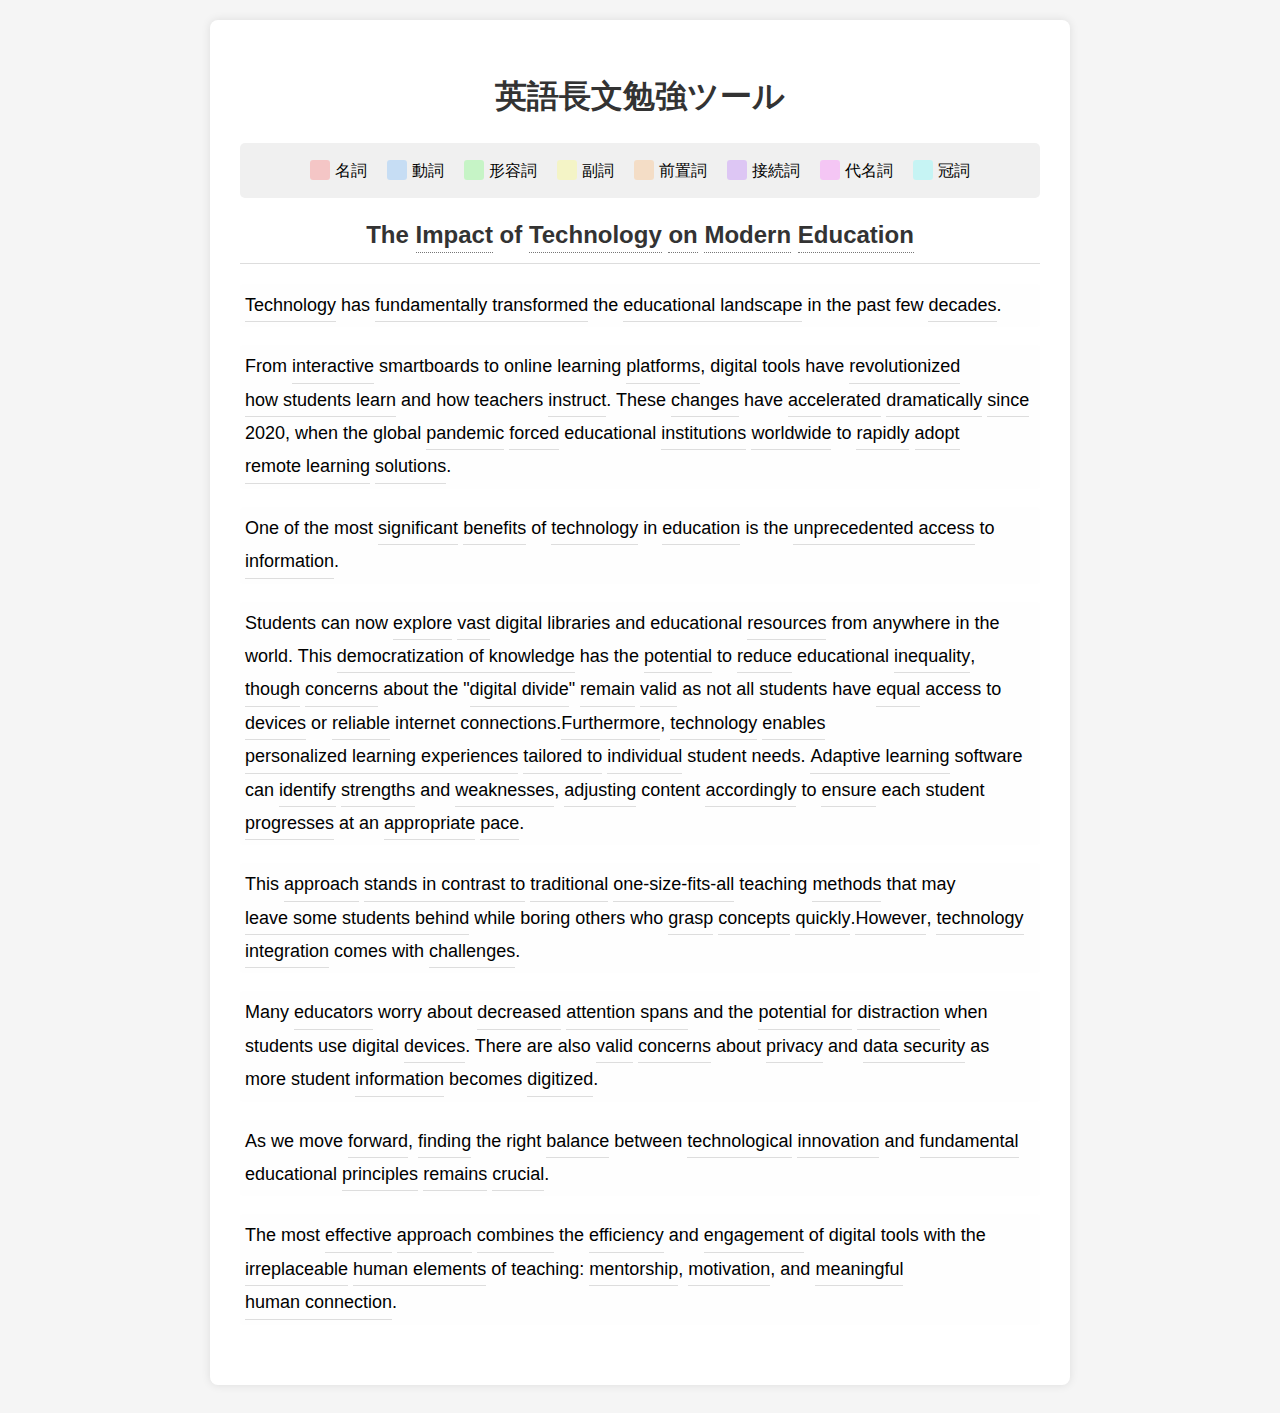
==== english_reading/index.html @ cb69efa2 "英語長文ツール追加" ====
<!DOCTYPE html>
<html lang="ja">
<head>
    <meta charset="UTF-8">
    <meta name="viewport" content="width=device-width, initial-scale=1.0">
    <title>英語長文勉強ツール</title>
    <link rel="stylesheet" href="css/styles.css">
</head>
<body>
    <div class="container">
        <h1>英語長文勉強ツール</h1>
        
        <div class="legend">
            <div class="legend-item">
                <div class="legend-color noun"></div>
                <span>名詞</span>
            </div>
            <div class="legend-item">
                <div class="legend-color verb"></div>
                <span>動詞</span>
            </div>
            <div class="legend-item">
                <div class="legend-color adjective"></div>
                <span>形容詞</span>
            </div>
            <div class="legend-item">
                <div class="legend-color adverb"></div>
                <span>副詞</span>
            </div>
            <div class="legend-item">
                <div class="legend-color preposition"></div>
                <span>前置詞</span>
            </div>
            <div class="legend-item">
                <div class="legend-color conjunction"></div>
                <span>接続詞</span>
            </div>
            <div class="legend-item">
                <div class="legend-color pronoun"></div>
                <span>代名詞</span>
            </div>
            <div class="legend-item">
                <div class="legend-color article"></div>
                <span>冠詞</span>
            </div>
        </div>
        
        <div class="passage" id="passage">
            <!-- 英文はJavaScriptで追加 -->
        </div>
    </div>

    <script src="js/data.js"></script>
    <script src="js/script.js"></script>
</body>
</html>
---- english_reading/css/styles.css ----
body {
    font-family: 'Arial', sans-serif;
    line-height: 1.6;
    margin: 0;
    padding: 20px;
    background-color: #f5f5f5;
}
.container {
    max-width: 800px;
    margin: 0 auto;
    background-color: white;
    padding: 30px;
    border-radius: 8px;
    box-shadow: 0 0 10px rgba(0,0,0,0.1);
}
h1 {
    text-align: center;
    color: #333;
    margin-bottom: 20px;
}
.legend {
    display: flex;
    justify-content: center;
    flex-wrap: wrap;
    margin-bottom: 20px;
    padding: 10px;
    background-color: #f0f0f0;
    border-radius: 5px;
}
.legend-item {
    margin: 5px 10px;
    display: flex;
    align-items: center;
}
.legend-color {
    width: 20px;
    height: 20px;
    margin-right: 5px;
    border-radius: 3px;
}
/* 凡例の色を常に表示 */
.legend-color.noun { background-color: rgba(255, 102, 102, 0.3); }
.legend-color.verb { background-color: rgba(102, 178, 255, 0.3); }
.legend-color.adjective { background-color: rgba(102, 255, 102, 0.3); }
.legend-color.adverb { background-color: rgba(255, 255, 102, 0.3); }
.legend-color.preposition { background-color: rgba(255, 178, 102, 0.3); }
.legend-color.conjunction { background-color: rgba(178, 102, 255, 0.3); }
.legend-color.pronoun { background-color: rgba(255, 102, 255, 0.3); }
.legend-color.article { background-color: rgba(102, 255, 255, 0.3); }
.passage {
    line-height: 1.8;
    font-size: 18px;
    margin-bottom: 30px;
}

/* タイトルのスタイル */
.passage-title {
    font-size: 24px;
    font-weight: bold;
    text-align: center;
    margin: 0 0 20px 0;
    padding-bottom: 10px;
    border-bottom: 1px solid #ddd;
    color: #333;
    line-height: 1.4; /* タイトル行間調整 */
}

/* タイトル内の単語にもホバーエフェクトを適用 */
.passage-title .word {
    display: inline-block;
    border-bottom: 1px dotted #777;
    cursor: pointer;
    position: relative;
    white-space: nowrap; /* 単語内での改行を防止 */
}

/* タイトル内の単語のツールチップ位置調整 */
.passage-title .word .tooltip {
    z-index: 20; /* 本文より前面に表示 */
    width: 320px; /* タイトルのツールチップは少し大きく */
}

/* 本文スタイル */
.passage-body {
    margin-top: 15px;
}

/* 段落スタイルを追加 */
.passage p {
    margin: 1em 0;
    text-align: justify;
}

/* 長い単語の折り返し設定 */
.passage {
    word-wrap: break-word;
    overflow-wrap: break-word;
    hyphens: auto;
}

/* インライン要素の改行防止 */
.word {
    position: relative;
    display: inline-block;
    cursor: pointer;
    border-bottom: 1px solid #ddd; /* 薄いドット下線を追加して、ツールチップがあることを視覚的に示す */
    white-space: nowrap; /* 単語内での改行を防止 */
}
.word:hover {
    background-color: inherit; /* ホバー時のみ背景色を継承 */
}
.tooltip {
    position: absolute;
    top: 100%;
    left: 0;
    transform: translateX(0);
    background-color: #333;
    color: white;
    padding: 10px;
    border-radius: 5px;
    width: 300px;
    z-index: 10; /* z-indexを上げる */
    visibility: hidden;
    opacity: 0;
    transition: opacity 0.3s;
    text-align: left;
    font-size: 14px;
    margin-top: 5px;
    box-shadow: 0 2px 8px rgba(0,0,0,0.3);
    pointer-events: none; /* マウスイベントを透過させる */
    word-wrap: break-word;
    overflow-wrap: break-word;
    white-space: normal;
}
/* マウスホバー時に追加する隙間 */
.word::after {
    content: '';
    position: absolute;
    top: 100%;
    left: 0;
    width: 150%; /* 右側にも余裕を持たせる */
    height: 20px; /* マウスが移動する余裕を持たせる */
    z-index: 0;
}
.word:hover .tooltip {
    visibility: visible;
    opacity: 1;
    pointer-events: auto; /* ホバー時にマウスイベントを有効化 */
}
.tooltip-title {
    font-weight: bold;
    margin-bottom: 5px;
    border-bottom: 1px solid #555;
    padding-bottom: 3px;
    word-wrap: break-word;
    overflow-wrap: break-word;
    white-space: normal;
}
.explanation {
    margin-bottom: 10px;
    word-wrap: break-word;
    overflow-wrap: break-word;
    white-space: normal;
}
.questions {
    border-top: 1px solid #ddd;
    padding-top: 8px;
}
.question {
    background-color: #4a6fa5;
    color: white;
    border: none;
    padding: 5px 8px;
    margin: 3px;
    border-radius: 3px;
    cursor: pointer;
    font-size: 12px;
}
.answer {
    display: none;
    margin-top: 8px;
    padding: 8px;
    background-color: #f0f0f0;
    border-radius: 3px;
    color: #333;
    font-size: 13px;
    border-left: 3px solid #4a6fa5;
    box-shadow: 0 1px 3px rgba(0,0,0,0.1);
}
/* 品詞ごとの色 - ホバー時のみ適用 */
.word.noun:hover { background-color: rgba(255, 102, 102, 0.3); }
.word.verb:hover { background-color: rgba(102, 178, 255, 0.3); }
.word.adjective:hover { background-color: rgba(102, 255, 102, 0.3); }
.word.adverb:hover { background-color: rgba(255, 255, 102, 0.3); }
.word.preposition:hover { background-color: rgba(255, 178, 102, 0.3); }
.word.conjunction:hover { background-color: rgba(178, 102, 255, 0.3); }
.word.pronoun:hover { background-color: rgba(255, 102, 255, 0.3); }
.word.article:hover { background-color: rgba(102, 255, 255, 0.3); }
.word.phrase:hover { background-color: rgba(200, 200, 200, 0.3); }

/* 初期状態ではスタイルを上書き */
.word.phrase { border-bottom: 1px solid #ddd; }

/* 各文のスタイル */
.sentence {
    margin-bottom: 1em;
    padding: 5px;
    border-radius: 4px;
    background-color: rgba(245, 245, 245, 0.1);
}
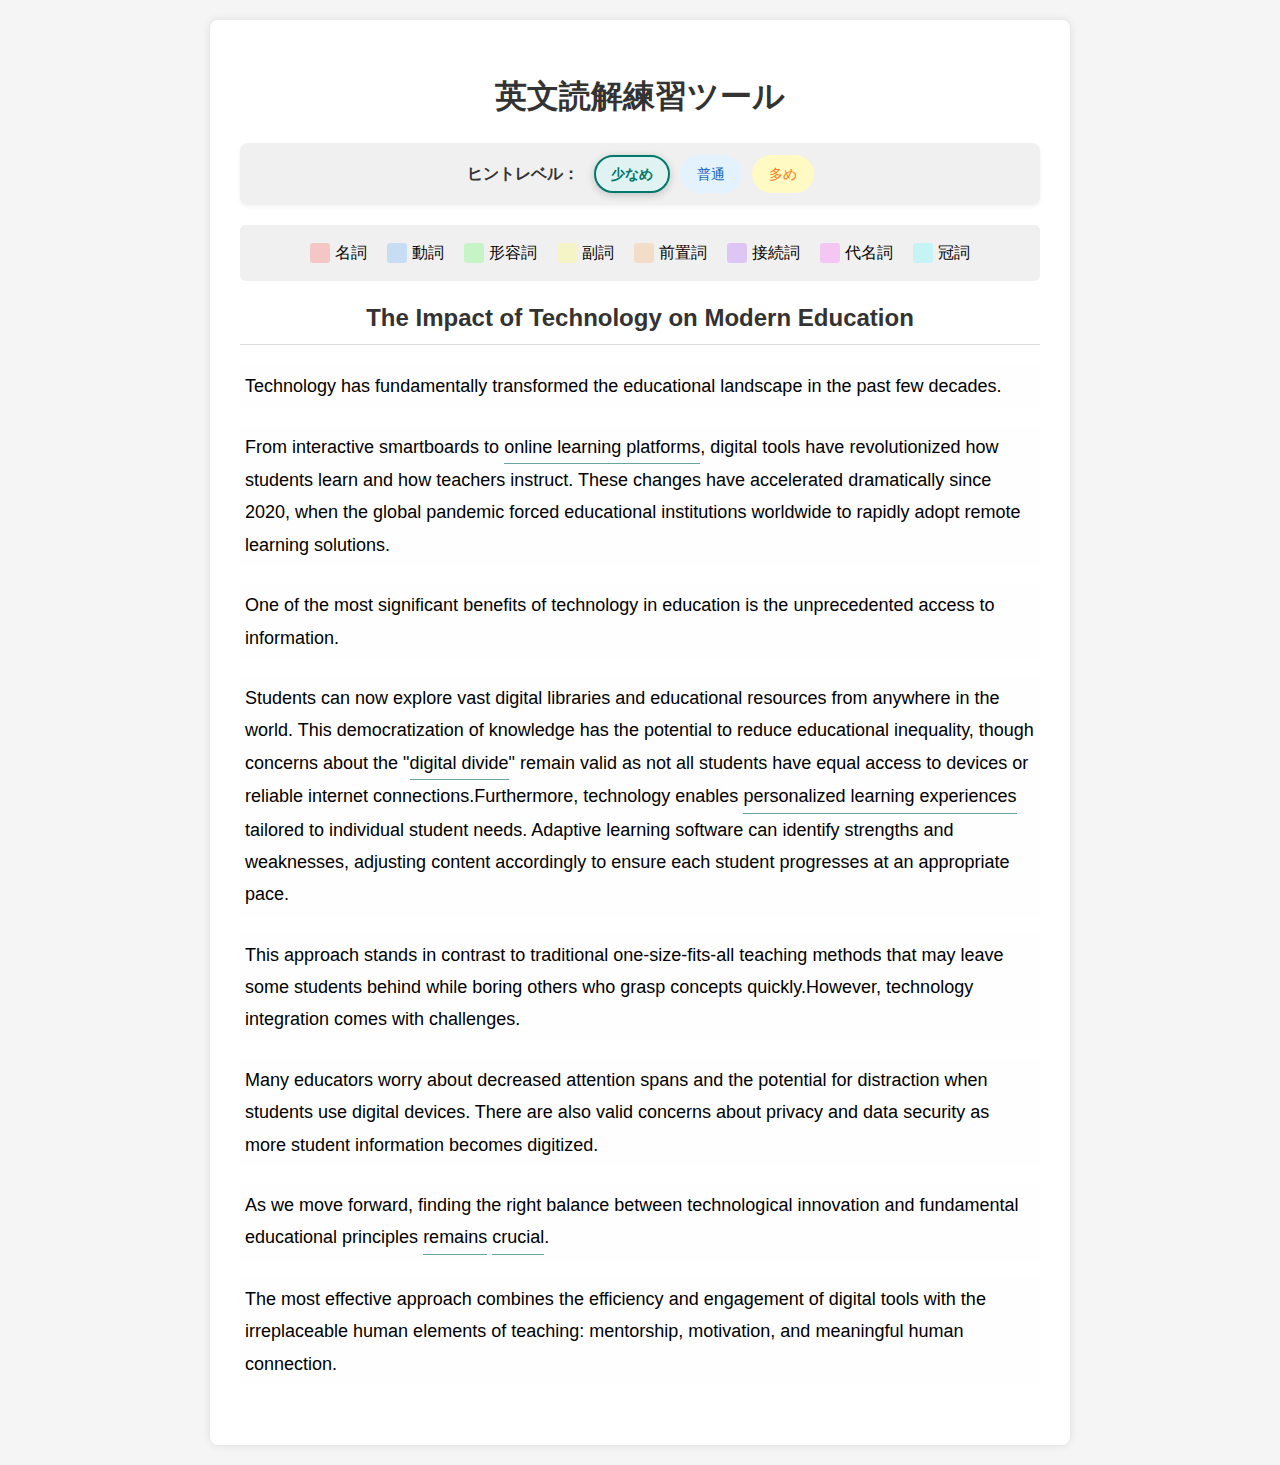
==== commit 35d970dd: "fix" ====
--- a/english_reading/index.html
+++ b/english_reading/index.html
@@ -3,12 +3,30 @@
 <head>
     <meta charset="UTF-8">
     <meta name="viewport" content="width=device-width, initial-scale=1.0">
-    <title>英語長文勉強ツール</title>
+    <title>英文読解練習ツール</title>
     <link rel="stylesheet" href="css/styles.css">
 </head>
 <body>
     <div class="container">
-        <h1>英語長文勉強ツール</h1>
+        <h1>英文読解練習ツール</h1>
+        
+        <div class="level-selector">
+            <span class="level-label">ヒントレベル：</span>
+            <div class="level-controls">
+                <label class="level-option" data-tooltip="上級者向け：必須単語のみヒント表示">
+                    <input type="radio" name="hint-level" value="1" onchange="changeDisplayLevel(this.value)" checked>
+                    <span class="level-button">少なめ</span>
+                </label>
+                <label class="level-option" data-tooltip="中級者向け：重要単語・フレーズを表示">
+                    <input type="radio" name="hint-level" value="2" onchange="changeDisplayLevel(this.value)">
+                    <span class="level-button">普通</span>
+                </label>
+                <label class="level-option" data-tooltip="初級者向け：すべての単語・フレーズを表示">
+                    <input type="radio" name="hint-level" value="3" onchange="changeDisplayLevel(this.value)">
+                    <span class="level-button">多め</span>
+                </label>
+            </div>
+        </div>
         
         <div class="legend">
             <div class="legend-item">
--- a/english_reading/css/styles.css
+++ b/english_reading/css/styles.css
@@ -68,7 +68,7 @@
 /* タイトル内の単語にもホバーエフェクトを適用 */
 .passage-title .word {
     display: inline-block;
-    border-bottom: 1px dotted #777;
+    border-bottom: 1px solid #777;
     cursor: pointer;
     position: relative;
     white-space: nowrap; /* 単語内での改行を防止 */
@@ -103,8 +103,21 @@
     position: relative;
     display: inline-block;
     cursor: pointer;
-    border-bottom: 1px solid #ddd; /* 薄いドット下線を追加して、ツールチップがあることを視覚的に示す */
+    /* border-bottom: 1px solid #ddd; */ /* デフォルトの下線を削除 */
     white-space: nowrap; /* 単語内での改行を防止 */
+    /* レベルに応じた下線を追加 */
+    border-bottom-width: 1px;
+    border-bottom-style: solid;
+}
+/* レベルごとの下線色（薄め） */
+.word[data-level="1"] {
+    border-bottom-color: rgba(0, 105, 92, 0.6); /* レベル1: ティール系の薄い色 */
+}
+.word[data-level="2"] {
+    border-bottom-color: rgba(13, 71, 161, 0.6);  /* レベル2: 青系の薄い色 */
+}
+.word[data-level="3"] {
+    border-bottom-color: rgba(230, 81, 0, 0.6);   /* レベル3: オレンジ系の薄い色 */
 }
 .word:hover {
     background-color: inherit; /* ホバー時のみ背景色を継承 */
@@ -199,7 +212,7 @@
 .word.phrase:hover { background-color: rgba(200, 200, 200, 0.3); }
 
 /* 初期状態ではスタイルを上書き */
-.word.phrase { border-bottom: 1px solid #ddd; }
+.word.phrase { /* border-bottom: 1px solid #ddd; */ } /* フレーズのデフォルト下線も削除 */
 
 /* 各文のスタイル */
 .sentence {
@@ -208,3 +221,114 @@
     border-radius: 4px;
     background-color: rgba(245, 245, 245, 0.1);
 }
+
+/* レベル選択UIのスタイル */
+.level-selector {
+    display: flex;
+    align-items: center;
+    justify-content: center;
+    background-color: #f0f0f0;
+    padding: 12px;
+    border-radius: 8px;
+    margin: 15px 0 20px;
+    box-shadow: 0 2px 4px rgba(0,0,0,0.05);
+}
+
+.level-label {
+    font-weight: bold;
+    margin-right: 15px;
+    color: #333;
+}
+
+.level-controls {
+    display: flex;
+    gap: 10px;
+}
+
+.level-option {
+    position: relative;
+    cursor: pointer;
+}
+
+.level-option input[type="radio"] {
+    position: absolute;
+    opacity: 0;
+    cursor: pointer;
+}
+
+.level-button {
+    display: inline-block;
+    padding: 6px 15px;
+    background-color: #e0e0e0;
+    border-radius: 20px;
+    text-align: center;
+    font-size: 14px;
+    transition: all 0.3s ease;
+    border: 2px solid transparent;
+    color: #666;
+}
+
+/* レベルに応じた色分け */
+.level-option:nth-child(1) .level-button {
+    background-color: #e0f2f1;
+    color: #00796b;
+}
+
+.level-option:nth-child(2) .level-button {
+    background-color: #e3f2fd;
+    color: #1565c0;
+}
+
+.level-option:nth-child(3) .level-button {
+    background-color: #fff9c4;
+    color: #f57f17;
+}
+
+/* 選択状態のスタイル */
+.level-option input[type="radio"]:checked + .level-button {
+    box-shadow: 0 2px 8px rgba(0,0,0,0.2);
+    border-color: currentColor;
+    font-weight: bold;
+}
+
+/* ホバー時のエフェクト */
+.level-button:hover {
+    transform: translateY(-2px);
+}
+
+/* レベル変更時のアニメーション */
+.level-transitioning .word {
+    transition: background-color 0.3s ease, border-bottom 0.3s ease;
+}
+
+.level-transitioning .passage {
+    transition: opacity 0.2s ease;
+    opacity: 0.8;
+}
+
+/* レベルボタンのツールチップ */
+.level-option {
+    position: relative;
+}
+
+.level-option::after {
+    content: attr(data-tooltip);
+    position: absolute;
+    bottom: -30px;
+    left: 50%;
+    transform: translateX(-50%);
+    background-color: rgba(0, 0, 0, 0.7);
+    color: white;
+    padding: 4px 8px;
+    border-radius: 4px;
+    font-size: 12px;
+    opacity: 0;
+    pointer-events: none;
+    transition: opacity 0.2s ease;
+    white-space: nowrap;
+    z-index: 100;
+}
+
+.level-option:hover::after {
+    opacity: 1;
+}
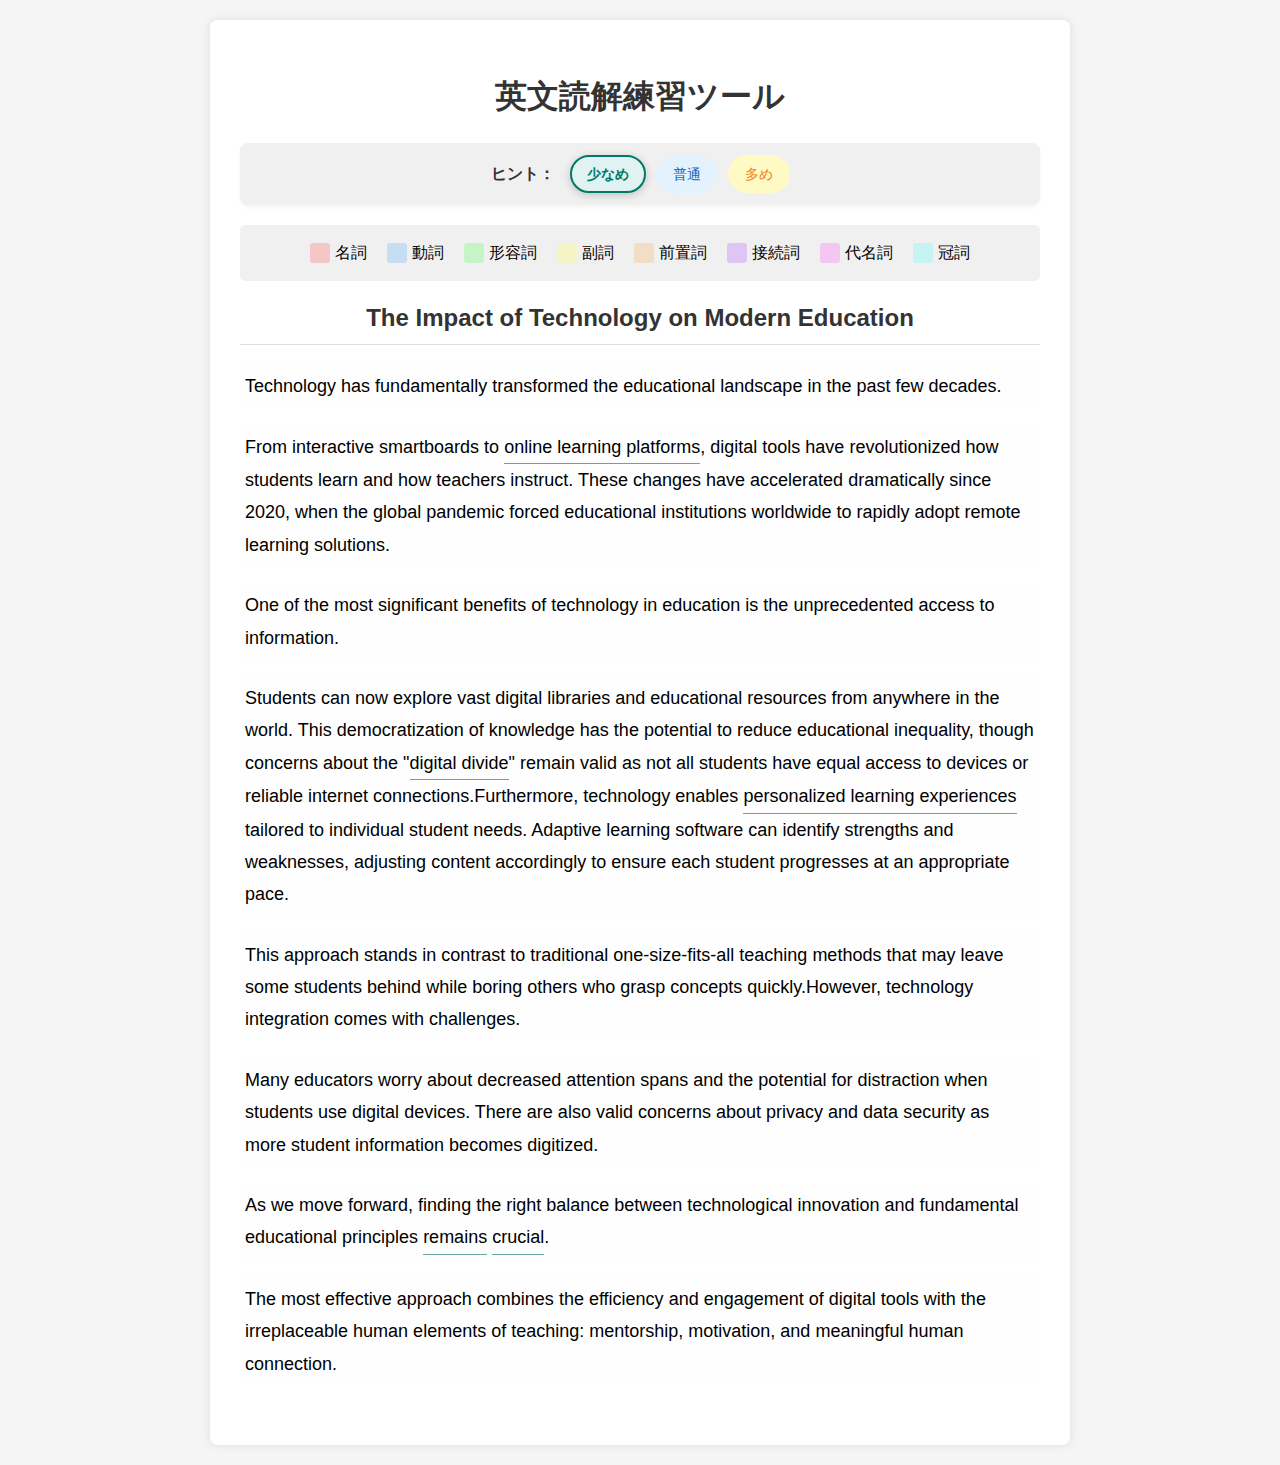
==== commit 1323cfbb: "fix" ====
--- a/english_reading/index.html
+++ b/english_reading/index.html
@@ -2,7 +2,9 @@
 <html lang="ja">
 <head>
     <meta charset="UTF-8">
-    <meta name="viewport" content="width=device-width, initial-scale=1.0">
+    <meta name="viewport" content="width=device-width, initial-scale=1.0, maximum-scale=1.0, user-scalable=no">
+    <meta name="theme-color" content="#ffffff">
+    <meta name="description" content="英文読解練習ツール - 単語解説や文法説明を確認しながら英文を読む練習ができます">
     <title>英文読解練習ツール</title>
     <link rel="stylesheet" href="css/styles.css">
 </head>
@@ -11,7 +13,7 @@
         <h1>英文読解練習ツール</h1>
         
         <div class="level-selector">
-            <span class="level-label">ヒントレベル：</span>
+            <span class="level-label">ヒント：</span>
             <div class="level-controls">
                 <label class="level-option" data-tooltip="上級者向け：必須単語のみヒント表示">
                     <input type="radio" name="hint-level" value="1" onchange="changeDisplayLevel(this.value)" checked>
--- a/english_reading/css/styles.css
+++ b/english_reading/css/styles.css
@@ -189,6 +189,16 @@
     cursor: pointer;
     font-size: 12px;
 }
+
+/* 質問ボタンのホバーとアクティブ状態 */
+.question:hover {
+    background-color: #3a5d8f;
+}
+
+.question:active {
+    background-color: #2d4a73;
+}
+
 .answer {
     display: none;
     margin-top: 8px;
@@ -210,9 +220,6 @@
 .word.pronoun:hover { background-color: rgba(255, 102, 255, 0.3); }
 .word.article:hover { background-color: rgba(102, 255, 255, 0.3); }
 .word.phrase:hover { background-color: rgba(200, 200, 200, 0.3); }
-
-/* 初期状態ではスタイルを上書き */
-.word.phrase { /* border-bottom: 1px solid #ddd; */ } /* フレーズのデフォルト下線も削除 */
 
 /* 各文のスタイル */
 .sentence {
@@ -332,3 +339,206 @@
 .level-option:hover::after {
     opacity: 1;
 }
+
+/* タッチデバイス向けの追加スタイル */
+.touch-device .word::after {
+    height: 0; /* クリックしやすくするためにafterの高さをなくす */
+}
+
+.touch-device .word:hover .tooltip {
+    visibility: hidden;
+    opacity: 0;
+}
+
+.touch-device .word:active {
+    opacity: 0.7;
+}
+
+/* ドラッグ/選択防止 */
+.touch-device .word {
+    -webkit-touch-callout: none;
+    -webkit-user-select: none;
+    -khtml-user-select: none;
+    -moz-user-select: none;
+    -ms-user-select: none;
+    user-select: none;
+}
+
+/* ツールチップの位置をJavaScriptで制御する */
+.touch-device .word .tooltip {
+    width: 250px;
+    max-width: 90vw;
+    /* JavaScriptで位置調整するため初期値のみ設定 */
+}
+
+/* ツールチップの位置調整（画面端での表示調整） */
+@media (max-width: 768px) {
+    body {
+        padding: 10px;
+    }
+    
+    .container {
+        padding: 15px;
+        margin: 0 auto;
+    }
+    
+    h1 {
+        font-size: 24px;
+    }
+    
+    .passage {
+        font-size: 18px;
+        line-height: 1.7;
+    }
+    
+    .passage-title {
+        font-size: 22px;
+    }
+    
+    /* レベル選択UIをモバイル向けに調整 */
+    .level-selector {
+        flex-direction: column;
+        padding: 12px;
+    }
+    
+    .level-label {
+        margin-right: 0;
+        margin-bottom: 12px;
+        font-size: 16px;
+    }
+    
+    /* レベルボタンを大きく */
+    .level-button {
+        padding: 8px 18px;
+        font-size: 15px;
+        border-width: 2px;
+    }
+    
+    .level-controls {
+        gap: 12px;
+    }
+    
+    /* 凡例を縦方向に整理 */
+    .legend {
+        padding: 8px;
+        justify-content: flex-start;
+    }
+    
+    .legend-item {
+        margin: 4px 8px;
+        width: calc(50% - 16px);
+        font-size: 14px;
+    }
+    
+    /* ツールチップの位置とサイズをモバイルに最適化 */
+    .tooltip {
+        width: 280px;
+        max-width: 90vw;
+        font-size: 15px;
+    }
+    
+    /* 画面右端での位置調整 */
+    .word .tooltip {
+        left: 50%;
+        transform: translateX(-50%); /* 横方向に中央揃え */
+    }
+    
+    /* 画面右端の単語の場合、左寄せする */
+    .word:nth-last-child(-n+3) .tooltip {
+        left: auto;
+        right: 0;
+        transform: none;
+    }
+    
+    /* 画面左端の単語の場合、右寄せする */
+    .word:nth-child(-n+3) .tooltip {
+        left: 0;
+        transform: none;
+    }
+    
+    /* 質問ボタンのホバーとアクティブ状態 */
+    .question:hover {
+        background-color: #3a5d8f;
+    }
+    
+    .question:active {
+        background-color: #2d4a73;
+    }
+    
+    /* タッチ操作のためのスペース確保 */
+    .questions {
+        margin-top: 15px;
+        padding-top: 10px;
+    }
+    
+    .question {
+        padding: 8px 12px; /* より大きなタッチターゲット */
+        margin: 5px;
+        font-size: 14px;
+        border-radius: 4px;
+    }
+    
+    .answer {
+        margin-top: 10px;
+        padding: 10px;
+        font-size: 14px;
+    }
+}
+
+/* 小さなモバイル画面向け */
+@media (max-width: 480px) {
+    .container {
+        padding: 12px;
+    }
+    
+    h1 {
+        font-size: 22px;
+    }
+    
+    .passage {
+        font-size: 16px;
+    }
+    
+    .passage-title {
+        font-size: 18px;
+    }
+    
+    /* 凡例をさらに小さく整理 */
+    .legend-item {
+        width: calc(50% - 16px); /* 2列表示を維持 */
+        font-size: 13px;
+    }
+    
+    .legend-color {
+        width: 15px;
+        height: 15px;
+    }
+    
+    /* レベル選択UIをさらに調整 */
+    .level-controls {
+        width: 100%;
+        justify-content: center;
+    }
+    
+    .level-button {
+        padding: 6px 14px;
+        font-size: 14px;
+    }
+    
+    /* ツールチップのサイズをさらに調整 */
+    .tooltip {
+        width: 220px;
+        font-size: 13px;
+        padding: 8px;
+    }
+    
+    .question {
+        padding: 4px 6px;
+        font-size: 11px;
+    }
+    
+    .answer {
+        font-size: 12px;
+        padding: 6px;
+    }
+}
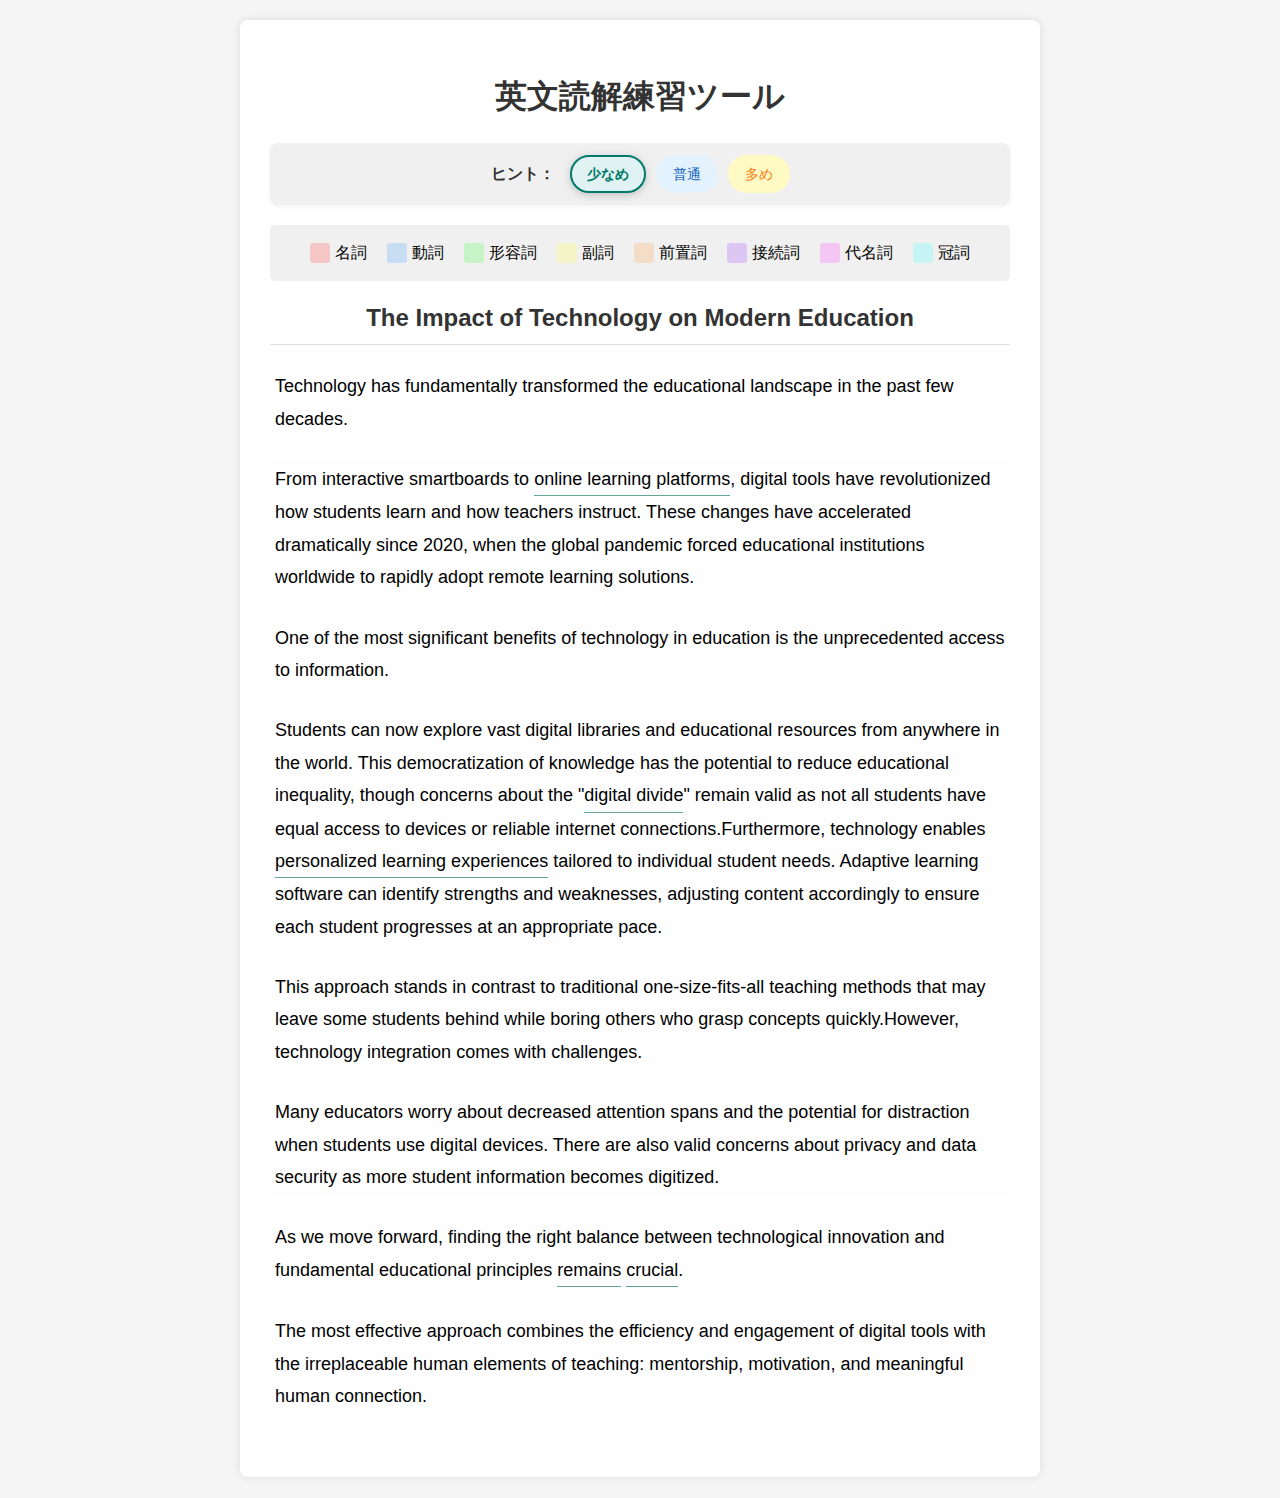
==== commit d1e7f4b9: "fix" ====
--- a/english_reading/index.html
+++ b/english_reading/index.html
@@ -2,7 +2,7 @@
 <html lang="ja">
 <head>
     <meta charset="UTF-8">
-    <meta name="viewport" content="width=device-width, initial-scale=1.0, maximum-scale=1.0, user-scalable=no">
+    <meta name="viewport" content="width=device-width, initial-scale=1.0, maximum-scale=1.0, user-scalable=no, viewport-fit=cover">
     <meta name="theme-color" content="#ffffff">
     <meta name="description" content="英文読解練習ツール - 単語解説や文法説明を確認しながら英文を読む練習ができます">
     <title>英文読解練習ツール</title>
--- a/english_reading/css/styles.css
+++ b/english_reading/css/styles.css
@@ -4,7 +4,18 @@
     margin: 0;
     padding: 20px;
     background-color: #f5f5f5;
-}
+    box-sizing: border-box;
+    width: 100%;
+    max-width: 100%;
+    overflow-x: hidden;
+}
+
+html {
+    width: 100%;
+    max-width: 100%;
+    overflow-x: hidden;
+}
+
 .container {
     max-width: 800px;
     margin: 0 auto;
@@ -12,6 +23,8 @@
     padding: 30px;
     border-radius: 8px;
     box-shadow: 0 0 10px rgba(0,0,0,0.1);
+    box-sizing: border-box;
+    width: 100%;
 }
 h1 {
     text-align: center;
@@ -375,11 +388,16 @@
 @media (max-width: 768px) {
     body {
         padding: 10px;
+        width: 100%;
+        overflow-x: hidden;
     }
     
     .container {
         padding: 15px;
         margin: 0 auto;
+        width: 100%;
+        max-width: 100%;
+        border-radius: 5px;
     }
     
     h1 {
@@ -389,16 +407,25 @@
     .passage {
         font-size: 18px;
         line-height: 1.7;
+        width: 100%;
     }
     
     .passage-title {
         font-size: 22px;
+    }
+    
+    /* 単語を折り返せるように修正 */
+    .word {
+        white-space: normal;
+        display: inline;
     }
     
     /* レベル選択UIをモバイル向けに調整 */
     .level-selector {
         flex-direction: column;
         padding: 12px;
+        width: 100%;
+        box-sizing: border-box;
     }
     
     .level-label {
@@ -418,18 +445,6 @@
         gap: 12px;
     }
     
-    /* 凡例を縦方向に整理 */
-    .legend {
-        padding: 8px;
-        justify-content: flex-start;
-    }
-    
-    .legend-item {
-        margin: 4px 8px;
-        width: calc(50% - 16px);
-        font-size: 14px;
-    }
-    
     /* ツールチップの位置とサイズをモバイルに最適化 */
     .tooltip {
         width: 280px;
@@ -487,31 +502,32 @@
 
 /* 小さなモバイル画面向け */
 @media (max-width: 480px) {
+    body {
+        padding: 8px;
+    }
+    
     .container {
         padding: 12px;
+        border-radius: 4px;
     }
     
     h1 {
         font-size: 22px;
+        word-break: break-word;
     }
     
     .passage {
-        font-size: 16px;
+        font-size: 17px;
     }
     
     .passage-title {
-        font-size: 18px;
-    }
-    
-    /* 凡例をさらに小さく整理 */
-    .legend-item {
-        width: calc(50% - 16px); /* 2列表示を維持 */
-        font-size: 13px;
-    }
-    
-    .legend-color {
-        width: 15px;
-        height: 15px;
+        font-size: 20px;
+        word-break: break-word;
+    }
+    
+    /* 単語を折り返せるように修正 */
+    .word {
+        white-space: normal;
     }
     
     /* レベル選択UIをさらに調整 */
